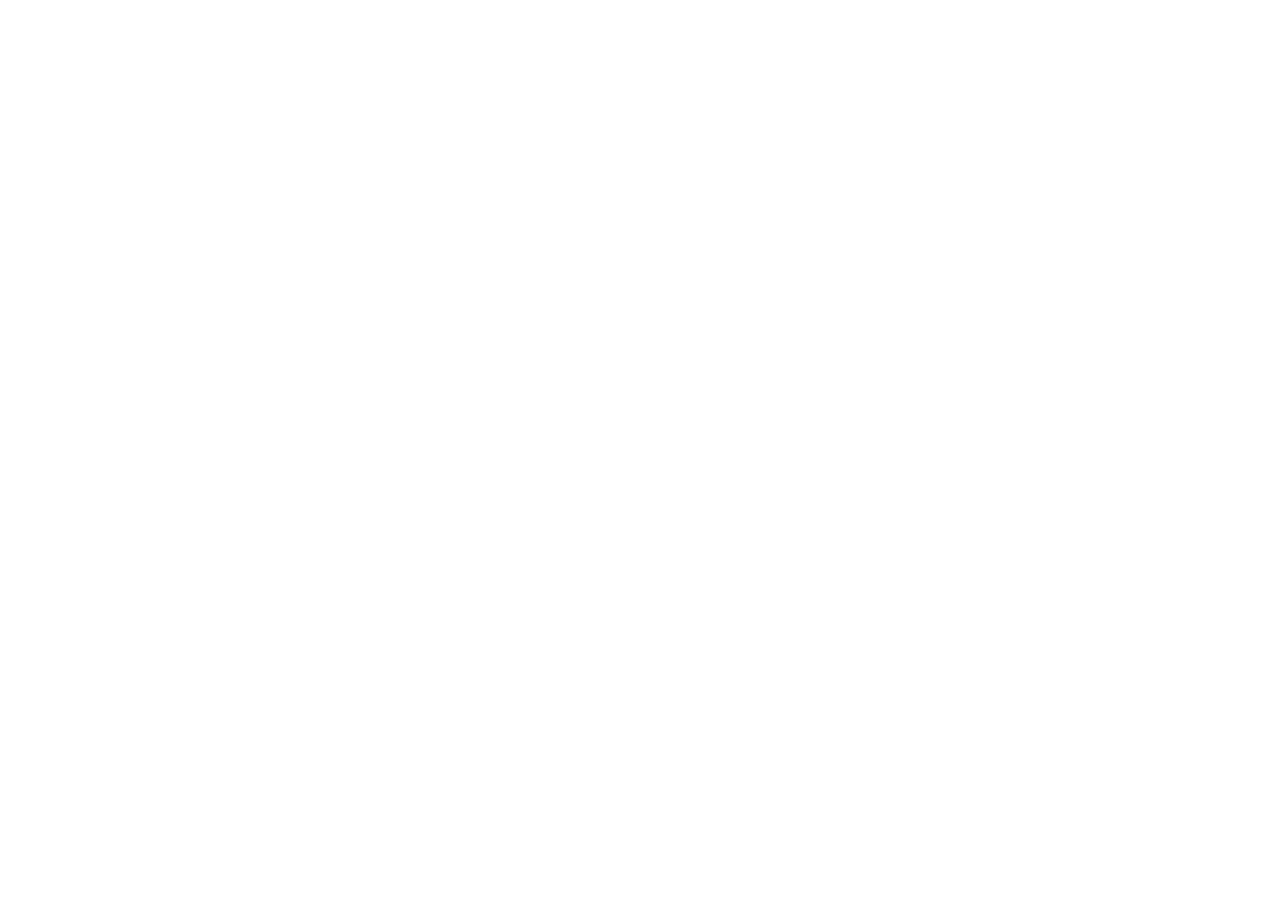
==== index.html @ a178cbd9 "Project setup and login page structure" ====
<!doctype html>
<html lang="en">
  <head>
    <meta charset="UTF-8" />
    <meta name="viewport" content="width=device-width, initial-scale=1.0" />
    <title>Login</title>
  </head>
  <body></body>
</html>
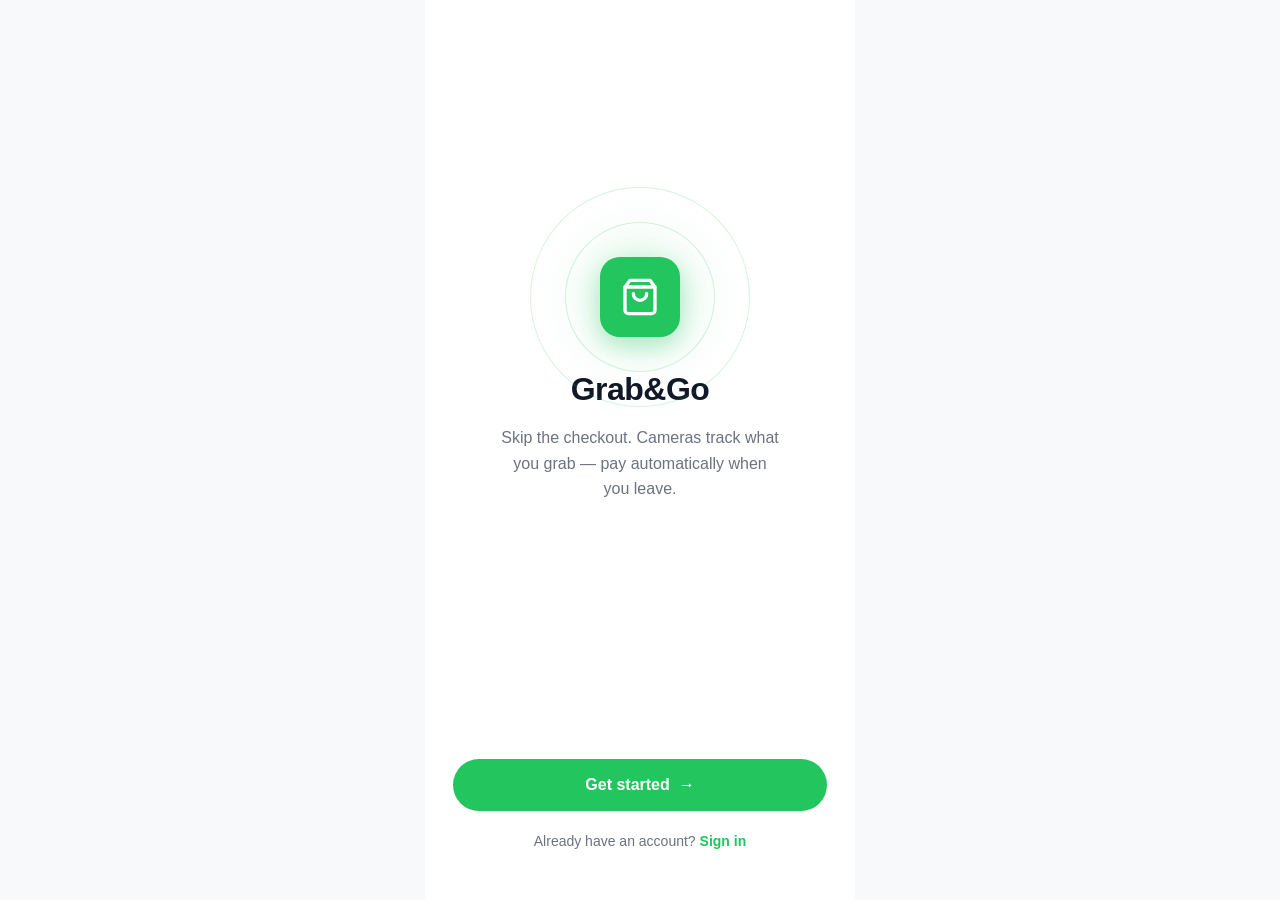
==== commit ff965989: "stores /qr scan" ====
--- a/index.html
+++ b/index.html
@@ -3,7 +3,149 @@
   <head>
     <meta charset="UTF-8" />
     <meta name="viewport" content="width=device-width, initial-scale=1.0" />
-    <title>Login</title>
+    <title>Grab&amp;Go</title>
+    <link rel="stylesheet" href="shared/styles.css" />
+    <script defer src="index.js"></script>
+    <style>
+      /* ── Splash-specific layout ── */
+      .splash {
+        flex: 1;
+        display: flex;
+        flex-direction: column;
+        align-items: center;
+        padding: 0 28px 48px;
+      }
+
+      /* Logo area takes the upper portion */
+      .splash__hero {
+        flex: 1;
+        display: flex;
+        flex-direction: column;
+        align-items: center;
+        justify-content: center;
+        position: relative;
+      }
+
+      /* Decorative concentric rings */
+      .splash__rings {
+        position: relative;
+        display: flex;
+        align-items: center;
+        justify-content: center;
+        margin-bottom: 28px;
+      }
+
+      .splash__ring {
+        position: absolute;
+        border-radius: 50%;
+        border: 1.5px solid rgba(34, 197, 94, 0.2);
+      }
+
+      .splash__ring--outer {
+        width: 220px;
+        height: 220px;
+        background: radial-gradient(
+          circle,
+          rgba(34, 197, 94, 0.06) 0%,
+          transparent 70%
+        );
+      }
+
+      .splash__ring--inner {
+        width: 150px;
+        height: 150px;
+        background: radial-gradient(
+          circle,
+          rgba(34, 197, 94, 0.1) 0%,
+          transparent 70%
+        );
+      }
+
+      /* Logo icon sits on top of the rings */
+      .splash__logo-icon {
+        position: relative;
+        width: 80px;
+        height: 80px;
+        background: var(--green-500);
+        border-radius: 20px;
+        display: flex;
+        align-items: center;
+        justify-content: center;
+        box-shadow: 0 8px 24px rgba(34, 197, 94, 0.35);
+        z-index: 1;
+      }
+
+      .splash__logo-icon svg {
+        width: 40px;
+        height: 40px;
+      }
+
+      .splash__title {
+        font-size: 32px;
+        font-weight: 800;
+        letter-spacing: -0.5px;
+        margin-bottom: 12px;
+      }
+
+      .splash__subtitle {
+        font-size: 16px;
+        color: var(--text-secondary);
+        text-align: center;
+        line-height: 1.6;
+        max-width: 280px;
+      }
+
+      /* Actions pinned to the bottom */
+      .splash__actions {
+        width: 100%;
+        display: flex;
+        flex-direction: column;
+        align-items: center;
+        gap: 20px;
+      }
+    </style>
   </head>
-  <body></body>
+
+  <body>
+    <div class="page">
+      <main class="splash">
+        <!-- Hero: rings + logo + text -->
+        <div class="splash__hero">
+          <div class="splash__rings">
+            <div class="splash__ring splash__ring--outer"></div>
+            <div class="splash__ring splash__ring--inner"></div>
+            <div class="splash__logo-icon">
+              <svg
+                xmlns="http://www.w3.org/2000/svg"
+                viewBox="0 0 24 24"
+                fill="none"
+                stroke="white"
+                stroke-width="2"
+                stroke-linecap="round"
+                stroke-linejoin="round"
+              >
+                <path d="M6 2L3 6v14a2 2 0 0 0 2 2h14a2 2 0 0 0 2-2V6l-3-4z" />
+                <line x1="3" y1="6" x2="21" y2="6" />
+                <path d="M16 10a4 4 0 0 1-8 0" />
+              </svg>
+            </div>
+          </div>
+
+          <h1 class="splash__title">Grab&amp;Go</h1>
+          <p class="splash__subtitle">
+            Skip the checkout. Cameras track what you grab — pay automatically
+            when you leave.
+          </p>
+        </div>
+
+        <div class="splash__actions">
+          <a href="register.html" class="btn-primary"> Get started &nbsp;→ </a>
+          <p class="link-text">
+            Already have an account?
+            <a href="login.html">Sign in</a>
+          </p>
+        </div>
+      </main>
+    </div>
+  </body>
 </html>
--- a/shared/styles.css
+++ b/shared/styles.css
@@ -0,0 +1,820 @@
+/* ============================================
+   GRAB&GO — Global Stylesheet
+   ============================================ */
+
+/* --- Reset & Base --- */
+*,
+*::before,
+*::after {
+  box-sizing: border-box;
+  margin: 0;
+  padding: 0;
+}
+
+html {
+  -webkit-text-size-adjust: 100%;
+  -webkit-tap-highlight-color: transparent;
+}
+
+body {
+  font-family: -apple-system, BlinkMacSystemFont, "Segoe UI", sans-serif;
+  font-size: 16px;
+  line-height: 1.5;
+  color: #111827;
+  background-color: #f8f9fa;
+  min-height: 100dvh;
+  display: flex;
+  justify-content: center;
+}
+
+a {
+  color: inherit;
+  text-decoration: none;
+}
+
+ul,
+ol {
+  list-style: none;
+}
+
+img {
+  display: block;
+  max-width: 100%;
+}
+
+button,
+input,
+select,
+textarea {
+  font: inherit;
+  color: inherit;
+  border: none;
+  outline: none;
+  background: none;
+}
+
+button {
+  cursor: pointer;
+}
+
+/* --- CSS Variables (Design Tokens) --- */
+:root {
+  /* Colors */
+  --green-500: #22c55e;
+  --green-600: #16a34a;
+  --green-50: #f0fdf4;
+  --green-100: #dcfce7;
+
+  --bg: #f8f9fa;
+  --white: #ffffff;
+  --text-primary: #111827;
+  --text-secondary: #6b7280;
+  --text-muted: #9ca3af;
+  --border: #e5e7eb;
+
+  --danger: #ef4444;
+  --danger-bg: #fef2f2;
+
+  --shadow-sm: 0 1px 3px rgba(0, 0, 0, 0.08);
+  --shadow-md: 0 4px 12px rgba(0, 0, 0, 0.1);
+
+  /* Radii */
+  --radius-sm: 8px;
+  --radius-md: 12px;
+  --radius-lg: 16px;
+  --radius-pill: 50px;
+  --radius-full: 9999px;
+
+  /* Sizing */
+  --max-width: 430px;
+  --header-height: 56px;
+  --nav-height: 72px;
+
+  /* Transitions */
+  --ease: 0.2s ease;
+}
+
+/* ============================================
+   LAYOUT — Page Shell
+   ============================================ */
+.page {
+  width: 100%;
+  max-width: var(--max-width);
+  min-height: 100dvh;
+  background: var(--white);
+  position: relative;
+  display: flex;
+  flex-direction: column;
+}
+
+.page-content {
+  flex: 1;
+  padding: 0 20px 20px;
+  padding-bottom: calc(var(--nav-height) + 20px);
+  overflow-y: auto;
+}
+
+/* Pages without bottom nav (login, invoice) */
+.page-content--no-nav {
+  padding-bottom: 20px;
+}
+
+/* ============================================
+   HEADER — Top Bar
+   ============================================ */
+.header {
+  display: flex;
+  align-items: center;
+  justify-content: space-between;
+  height: var(--header-height);
+  padding: 0 16px;
+  position: sticky;
+  top: 0;
+  background: var(--white);
+  z-index: 100;
+}
+
+.header__title {
+  font-size: 17px;
+  font-weight: 600;
+  position: absolute;
+  left: 50%;
+  transform: translateX(-50%);
+}
+
+.header__btn {
+  width: 40px;
+  height: 40px;
+  display: flex;
+  align-items: center;
+  justify-content: center;
+  border-radius: var(--radius-full);
+  transition: background var(--ease);
+}
+
+.header__btn:hover {
+  background: var(--bg);
+}
+
+.header__btn svg {
+  width: 22px;
+  height: 22px;
+  stroke: var(--text-primary);
+}
+
+/* ============================================
+   BOTTOM NAV
+   ============================================ */
+.bottom-nav {
+  position: fixed;
+  bottom: 0;
+  left: 50%;
+  transform: translateX(-50%);
+  width: 100%;
+  max-width: var(--max-width);
+  height: var(--nav-height);
+  background: var(--white);
+  display: flex;
+  align-items: center;
+  justify-content: space-around;
+  border-top: 1px solid var(--border);
+  padding-bottom: env(safe-area-inset-bottom, 0);
+  z-index: 200;
+}
+
+.nav-tab {
+  display: flex;
+  flex-direction: column;
+  align-items: center;
+  gap: 4px;
+  padding: 8px 16px;
+  color: var(--text-muted);
+  transition: color var(--ease);
+  position: relative;
+}
+
+.nav-tab svg {
+  width: 22px;
+  height: 22px;
+}
+
+.nav-label {
+  font-size: 11px;
+  font-weight: 500;
+}
+
+.nav-tab--active {
+  color: var(--green-500);
+}
+
+.nav-tab--active::after {
+  content: "";
+  position: absolute;
+  top: 0;
+  left: 50%;
+  transform: translateX(-50%);
+  width: 24px;
+  height: 2.5px;
+  background: var(--green-500);
+  border-radius: 0 0 2px 2px;
+}
+
+/* ============================================
+   TYPOGRAPHY
+   ============================================ */
+.text-title {
+  font-size: 26px;
+  font-weight: 700;
+  line-height: 1.2;
+  color: var(--text-primary);
+}
+
+.text-heading {
+  font-size: 20px;
+  font-weight: 600;
+  color: var(--text-primary);
+}
+
+.text-body {
+  font-size: 15px;
+  color: var(--text-primary);
+}
+
+.text-secondary {
+  font-size: 14px;
+  color: var(--text-secondary);
+}
+
+.text-caption {
+  font-size: 12px;
+  color: var(--text-secondary);
+}
+
+.text-label {
+  font-size: 12px;
+  font-weight: 600;
+  letter-spacing: 0.5px;
+  text-transform: uppercase;
+  color: var(--text-secondary);
+}
+
+.text-green {
+  color: var(--green-500);
+}
+
+.text-center {
+  text-align: center;
+}
+
+/* ============================================
+   BUTTONS
+   ============================================ */
+
+/* Primary — green pill */
+.btn-primary {
+  display: flex;
+  align-items: center;
+  justify-content: center;
+  gap: 8px;
+  width: 100%;
+  height: 52px;
+  background: var(--green-500);
+  color: var(--white);
+  font-size: 16px;
+  font-weight: 600;
+  border-radius: var(--radius-pill);
+  transition:
+    background var(--ease),
+    opacity var(--ease);
+}
+
+.btn-primary:hover {
+  background: var(--green-600);
+}
+
+.btn-primary:disabled {
+  opacity: 0.6;
+  cursor: not-allowed;
+}
+
+/* Secondary — outlined pill */
+.btn-secondary {
+  display: flex;
+  align-items: center;
+  justify-content: center;
+  gap: 8px;
+  width: 100%;
+  height: 52px;
+  background: var(--white);
+  color: var(--text-primary);
+  font-size: 16px;
+  font-weight: 500;
+  border: 1.5px solid var(--border);
+  border-radius: var(--radius-pill);
+  transition: background var(--ease);
+}
+
+.btn-secondary:hover {
+  background: var(--bg);
+}
+
+/* Small pill button */
+.btn-sm {
+  height: 36px;
+  padding: 0 20px;
+  font-size: 14px;
+  font-weight: 500;
+  border-radius: var(--radius-pill);
+}
+
+/* Icon button (circle) */
+.btn-icon {
+  width: 40px;
+  height: 40px;
+  display: flex;
+  align-items: center;
+  justify-content: center;
+  border-radius: var(--radius-full);
+  transition: background var(--ease);
+}
+
+.btn-icon:hover {
+  background: var(--bg);
+}
+
+/* ============================================
+   FORM ELEMENTS
+   ============================================ */
+.form-group {
+  margin-bottom: 20px;
+}
+
+.form-label {
+  display: block;
+  font-size: 12px;
+  font-weight: 600;
+  letter-spacing: 0.5px;
+  text-transform: uppercase;
+  color: var(--text-secondary);
+  margin-bottom: 8px;
+}
+
+.form-input {
+  width: 100%;
+  height: 48px;
+  padding: 0 4px;
+  font-size: 16px;
+  color: var(--text-primary);
+  background: transparent;
+  border-bottom: 1.5px solid var(--border);
+  transition: border-color var(--ease);
+}
+
+.form-input::placeholder {
+  color: var(--text-muted);
+}
+
+.form-input:focus {
+  border-bottom-color: var(--green-500);
+}
+
+/* Error state on inputs */
+.form-input--error {
+  border-bottom-color: var(--danger);
+}
+
+/* Error message below input */
+.form-error {
+  font-size: 13px;
+  color: var(--danger);
+  margin-top: 6px;
+  display: none;
+}
+
+.form-error--visible {
+  display: block;
+}
+
+/* General alert box (e.g. login error banner) */
+.alert-error {
+  display: none;
+  align-items: center;
+  gap: 8px;
+  padding: 12px 16px;
+  background: var(--danger-bg);
+  color: var(--danger);
+  font-size: 14px;
+  border-radius: var(--radius-sm);
+  margin-bottom: 16px;
+}
+
+.alert-error--visible {
+  display: flex;
+}
+
+/* ============================================
+   CARDS
+   ============================================ */
+.card {
+  background: var(--white);
+  border-radius: var(--radius-md);
+  box-shadow: var(--shadow-sm);
+  padding: 16px;
+}
+
+.card--no-padding {
+  padding: 0;
+}
+
+/* ============================================
+   BADGES & STATUS
+   ============================================ */
+.badge {
+  display: inline-flex;
+  align-items: center;
+  gap: 4px;
+  font-size: 12px;
+  font-weight: 500;
+  padding: 4px 10px;
+  border-radius: var(--radius-pill);
+}
+
+.badge--green {
+  background: var(--green-50);
+  color: var(--green-500);
+}
+
+.badge--paid {
+  background: var(--green-50);
+  color: var(--green-500);
+  font-weight: 600;
+}
+
+/* Status dot (e.g. "● Open now") */
+.status-dot {
+  display: inline-block;
+  width: 7px;
+  height: 7px;
+  border-radius: 50%;
+  background: var(--green-500);
+  margin-right: 4px;
+}
+
+/* ============================================
+   SECTION HEADER  ( "Stores    See all" )
+   ============================================ */
+.section-header {
+  display: flex;
+  align-items: center;
+  justify-content: space-between;
+  margin-bottom: 14px;
+}
+
+.section-header__title {
+  font-size: 20px;
+  font-weight: 600;
+}
+
+.section-header__link {
+  font-size: 14px;
+  font-weight: 500;
+  color: var(--green-500);
+}
+
+/* ============================================
+   SEARCH BAR
+   ============================================ */
+.search-bar {
+  display: flex;
+  align-items: center;
+  gap: 10px;
+  height: 46px;
+  padding: 0 14px;
+  background: var(--bg);
+  border-radius: var(--radius-sm);
+  margin-bottom: 20px;
+}
+
+.search-bar__icon {
+  color: var(--text-muted);
+  flex-shrink: 0;
+}
+
+.search-bar__icon svg {
+  width: 18px;
+  height: 18px;
+}
+
+.search-bar__input {
+  flex: 1;
+  height: 100%;
+  font-size: 15px;
+  background: transparent;
+}
+
+.search-bar__input::placeholder {
+  color: var(--text-muted);
+}
+
+/* ============================================
+   FILTER PILLS  (horizontal scroll)
+   ============================================ */
+.filter-pills {
+  display: flex;
+  gap: 8px;
+  overflow-x: auto;
+  padding-bottom: 4px;
+  margin-bottom: 20px;
+  -webkit-overflow-scrolling: touch;
+  scrollbar-width: none;
+}
+
+.filter-pills::-webkit-scrollbar {
+  display: none;
+}
+
+.filter-pill {
+  flex-shrink: 0;
+  height: 34px;
+  padding: 0 16px;
+  font-size: 13px;
+  font-weight: 500;
+  border-radius: var(--radius-pill);
+  border: 1.5px solid var(--border);
+  background: var(--white);
+  color: var(--text-primary);
+  white-space: nowrap;
+  transition: all var(--ease);
+}
+
+.filter-pill--active {
+  background: var(--green-500);
+  color: var(--white);
+  border-color: var(--green-500);
+}
+
+/* ============================================
+   GREEN GRADIENT CARD  (wallet, summary)
+   ============================================ */
+.gradient-card {
+  background: linear-gradient(135deg, #22c55e 0%, #16a34a 100%);
+  color: var(--white);
+  border-radius: var(--radius-md);
+  padding: 20px;
+}
+
+.gradient-card__label {
+  font-size: 11px;
+  font-weight: 600;
+  letter-spacing: 0.5px;
+  text-transform: uppercase;
+  opacity: 0.85;
+  margin-bottom: 4px;
+}
+
+.gradient-card__value {
+  font-size: 32px;
+  font-weight: 700;
+  line-height: 1.1;
+}
+
+.gradient-card__value span {
+  font-size: 16px;
+  font-weight: 400;
+  opacity: 0.85;
+  margin-left: 4px;
+}
+
+.gradient-card__sub {
+  font-size: 13px;
+  opacity: 0.85;
+  margin-top: 4px;
+}
+
+/* ============================================
+   LIST ITEM ROW  (profile menu, receipt row)
+   ============================================ */
+.list-item {
+  display: flex;
+  align-items: center;
+  gap: 14px;
+  padding: 16px 0;
+  border-bottom: 1px solid var(--border);
+}
+
+.list-item:last-child {
+  border-bottom: none;
+}
+
+.list-item__icon {
+  width: 40px;
+  height: 40px;
+  display: flex;
+  align-items: center;
+  justify-content: center;
+  background: var(--green-50);
+  color: var(--green-500);
+  border-radius: var(--radius-sm);
+  flex-shrink: 0;
+}
+
+.list-item__icon svg {
+  width: 20px;
+  height: 20px;
+}
+
+.list-item__body {
+  flex: 1;
+  min-width: 0;
+}
+
+.list-item__title {
+  font-size: 15px;
+  font-weight: 500;
+}
+
+.list-item__sub {
+  font-size: 13px;
+  color: var(--text-secondary);
+  margin-top: 2px;
+}
+
+.list-item__right {
+  text-align: right;
+  flex-shrink: 0;
+}
+
+.list-item__chevron {
+  color: var(--text-muted);
+}
+
+/* ============================================
+   DIVIDER
+   ============================================ */
+.divider {
+  display: flex;
+  align-items: center;
+  gap: 16px;
+  margin: 24px 0;
+}
+
+.divider::before,
+.divider::after {
+  content: "";
+  flex: 1;
+  height: 1px;
+  background: var(--border);
+}
+
+.divider__text {
+  font-size: 12px;
+  color: var(--text-muted);
+  font-weight: 500;
+}
+
+/* ============================================
+   BOTTOM STICKY BAR  (live cart total, etc.)
+   ============================================ */
+.sticky-bar {
+  position: fixed;
+  bottom: var(--nav-height);
+  left: 50%;
+  transform: translateX(-50%);
+  width: 100%;
+  max-width: var(--max-width);
+  padding: 12px 20px;
+  padding-bottom: calc(12px + env(safe-area-inset-bottom, 0));
+  z-index: 150;
+}
+
+.sticky-bar--no-nav {
+  bottom: 0;
+}
+
+/* ============================================
+   LOGO BLOCK  (reused on login, splash)
+   ============================================ */
+.logo-block {
+  display: flex;
+  flex-direction: column;
+  align-items: center;
+  padding: 32px 0 24px;
+}
+
+.logo-icon {
+  width: 72px;
+  height: 72px;
+  background: var(--green-500);
+  border-radius: 18px;
+  display: flex;
+  align-items: center;
+  justify-content: center;
+  margin-bottom: 20px;
+}
+
+.logo-icon svg {
+  width: 36px;
+  height: 36px;
+  stroke: var(--white);
+  fill: none;
+}
+
+.logo-block__title {
+  font-size: 26px;
+  font-weight: 700;
+  margin-bottom: 6px;
+}
+
+.logo-block__subtitle {
+  font-size: 15px;
+  color: var(--text-secondary);
+}
+
+/* ============================================
+   LINK TEXT  ( "Don't have an account? Create" )
+   ============================================ */
+.link-text {
+  font-size: 14px;
+  color: var(--text-secondary);
+  text-align: center;
+}
+
+.link-text a {
+  color: var(--green-500);
+  font-weight: 600;
+}
+
+/* ============================================
+   LOADING SPINNER
+   ============================================ */
+.spinner {
+  width: 20px;
+  height: 20px;
+  border: 2.5px solid rgba(255, 255, 255, 0.3);
+  border-top-color: var(--white);
+  border-radius: 50%;
+  animation: spin 0.6s linear infinite;
+}
+
+@keyframes spin {
+  to {
+    transform: rotate(360deg);
+  }
+}
+
+/* ============================================
+   UTILITY
+   ============================================ */
+.mt-auto {
+  margin-top: auto;
+}
+.mb-8 {
+  margin-bottom: 8px;
+}
+.mb-12 {
+  margin-bottom: 12px;
+}
+.mb-16 {
+  margin-bottom: 16px;
+}
+.mb-20 {
+  margin-bottom: 20px;
+}
+.mb-24 {
+  margin-bottom: 24px;
+}
+.mb-32 {
+  margin-bottom: 32px;
+}
+.gap-8 {
+  gap: 8px;
+}
+.gap-12 {
+  gap: 12px;
+}
+.gap-16 {
+  gap: 16px;
+}
+
+.flex {
+  display: flex;
+}
+.flex-col {
+  flex-direction: column;
+}
+.items-center {
+  align-items: center;
+}
+.justify-between {
+  justify-content: space-between;
+}
+.justify-center {
+  justify-content: center;
+}
+
+.w-full {
+  width: 100%;
+}
+.hidden {
+  display: none;
+}
